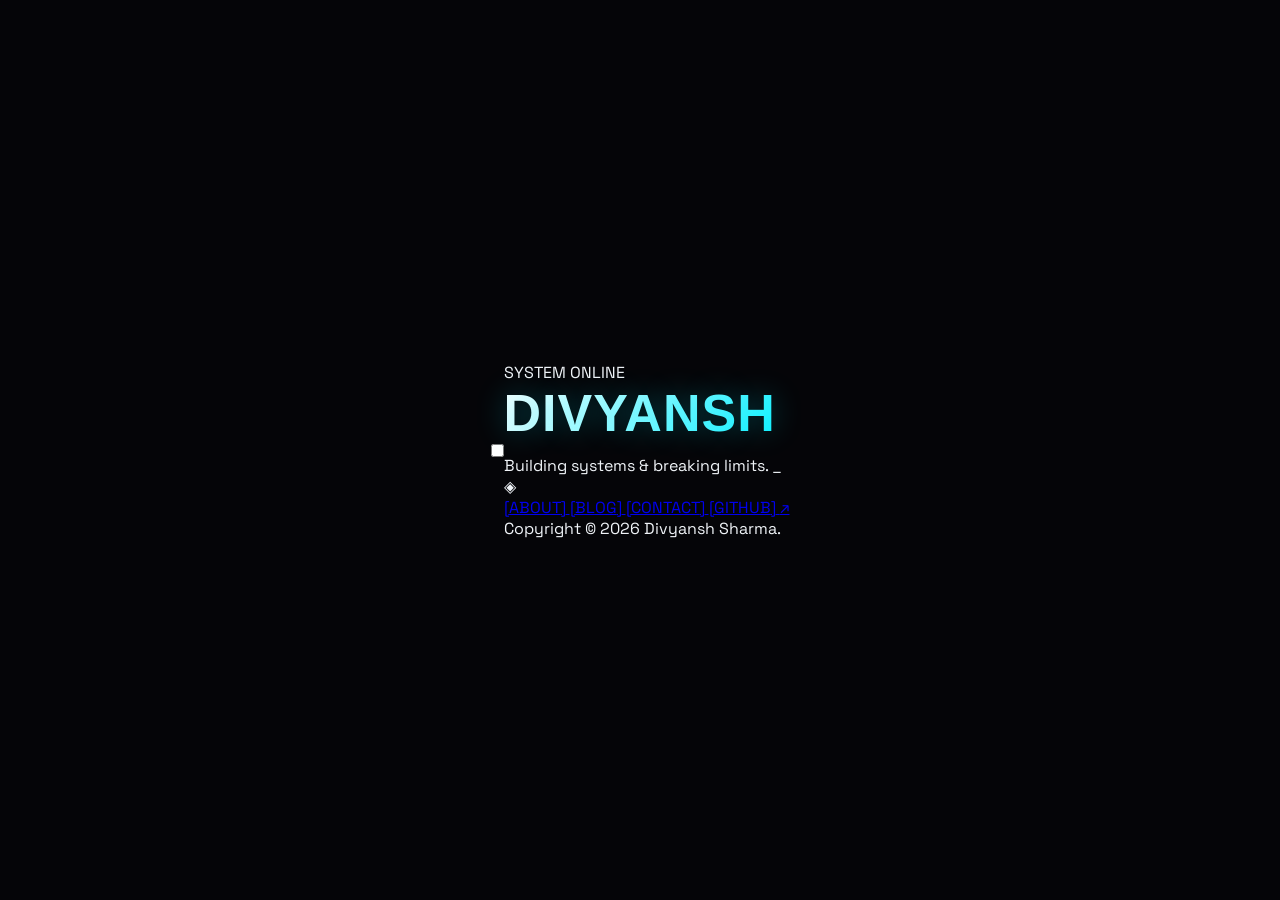
==== index.html @ f9da07c1 "fixed about reference" ====
<!DOCTYPE html>
<html lang="en">
<head>
    <meta charset="UTF-8">
    <meta name="viewport" content="width=device-width, initial-scale=1.0">
    <title>Divyansh — Systems Online</title>
    <link rel="preconnect" href="https://fonts.googleapis.com">
    <link rel="preconnect" href="https://fonts.gstatic.com" crossorigin>
    <link href="https://fonts.googleapis.com/css2?family=Space+Grotesk:wght@300;400;500;600;700&family=JetBrains+Mono:wght@300;400;500&display=swap" rel="stylesheet">
    <link rel="stylesheet" href="style.css">
</head>
<body>
    <input type="checkbox" id="theme-toggle" class="theme-toggle-input" aria-hidden="true">

    <div class="page-wrapper">
        <div class="scanlines"></div>
        <div class="grid-bg"></div>

        <label for="theme-toggle" class="theme-toggle" aria-label="Toggle theme"></label>

        <main class="container">
            <div class="hero">
                <div class="status-line">
                    <span class="status-dot"></span>
                    <span class="status-text">SYSTEM ONLINE</span>
                </div>

                <h1 class="glitch">
                    <span class="char">D</span><span class="char">I</span><span class="char">V</span><span class="char">Y</span><span class="char">A</span><span class="char">N</span><span class="char">S</span><span class="char">H</span>
                </h1>

                <p class="tagline">
                    <span class="typing">Building systems &amp; breaking limits.</span>
                    <span class="cursor">_</span>
                </p>

                <div class="divider">
                    <span class="divider-line"></span>
                    <span class="divider-hex">◈</span>
                    <span class="divider-line"></span>
                </div>

                <nav class="nav">
                    <a href="/about-me" class="nav-link">
                        <span class="nav-bracket">[</span>ABOUT<span class="nav-bracket">]</span>
                    </a>
                    <a href="/blog" class="nav-link">
                        <span class="nav-bracket">[</span>BLOG<span class="nav-bracket">]</span>
                    </a>
                    <a href="/contact" class="nav-link">
                        <span class="nav-bracket">[</span>CONTACT<span class="nav-bracket">]</span>
                    </a>
                    <a href="https://github.com/Divyansh031" target="_blank" rel="noopener" class="nav-link external">
                        <span class="nav-bracket">[</span>GITHUB<span class="nav-bracket">]</span>
                        <span class="external-indicator">↗</span>
                    </a>
                </nav>
            </div>
        </main>

        <footer class="footer">
            <div class="footer-line">
                <span>Copyright © 2026 Divyansh Sharma.</span>
            </div>
        </footer>
    </div>
</body>
</html>
---- style.css ----
:root {
    --bg-color: #050508;
    --card-bg: rgba(15, 15, 26, 0.65);
    --card-border: rgba(0, 240, 255, 0.2);
    --primary-cyan: #00f0ff;
    --primary-purple: #7000ff;
    --text-main: #f0f4f8;
    --text-muted: #8a8f9e;
    --font-heading: 'Orbitron', sans-serif;
    --font-body: 'Space Grotesk', sans-serif;
}

* {
    margin: 0;
    padding: 0;
    box-sizing: border-box;
}

body {
    /* Use dvh to prevent mobile browser address bar layout jumps */
    min-height: 100vh;
    min-height: 100dvh; 
    display: flex;
    align-items: center;
    justify-content: center;
    font-family: var(--font-body);
    background-color: var(--bg-color);
    color: var(--text-main);
    overflow-x: hidden; /* Prevents unwanted horizontal scrolling */
    position: relative;
    padding: 1.5rem; /* Prevents card from touching screen edges */
}

/* Ambient Glowing Background Orbs */
.glow-orb {
    position: absolute;
    border-radius: 50%;
    filter: blur(100px);
    opacity: 0.4;
    z-index: 0;
    animation: float 10s ease-in-out infinite alternate;
    pointer-events: none;
}

.orb-1 {
    width: min(50vw, 350px);
    height: min(50vw, 350px);
    background: var(--primary-cyan);
    top: 10%;
    left: 10%;
}

.orb-2 {
    width: min(60vw, 400px);
    height: min(60vw, 400px);
    background: var(--primary-purple);
    bottom: 10%;
    right: 10%;
    animation-delay: -5s;
}

/* Grid Overlay */
.background-grid {
    position: absolute;
    inset: 0;
    background-size: 30px 30px;
    background-image: 
        linear-gradient(to right, rgba(255, 255, 255, 0.03) 1px, transparent 1px),
        linear-gradient(to bottom, rgba(255, 255, 255, 0.03) 1px, transparent 1px);
    z-index: 1;
}

/* Glassmorphism Main Card */
main.card {
    position: relative;
    z-index: 2;
    text-align: center;
    padding: clamp(2rem, 5vw, 3.5rem) clamp(1.25rem, 4vw, 3rem);
    background: var(--card-bg);
    border: 1px solid var(--card-border);
    border-radius: 20px;
    backdrop-filter: blur(16px);
    -webkit-backdrop-filter: blur(16px);
    box-shadow: 0 20px 50px rgba(0, 0, 0, 0.5),
                0 0 30px rgba(0, 240, 255, 0.05);
    width: 100%;
    max-width: 480px;
}

/* Status Indicator */
.status-badge {
    display: inline-flex;
    align-items: center;
    gap: 8px;
    font-size: clamp(0.65rem, 2vw, 0.75rem);
    font-family: var(--font-heading);
    letter-spacing: 0.08em;
    color: var(--primary-cyan);
    background: rgba(0, 240, 255, 0.08);
    border: 1px solid rgba(0, 240, 255, 0.25);
    padding: 6px 12px;
    border-radius: 20px;
    margin-bottom: 1.5rem;
    max-width: 100%;
    white-space: nowrap;
}

.status-dot {
    width: 6px;
    height: 6px;
    background-color: var(--primary-cyan);
    border-radius: 50%;
    box-shadow: 0 0 8px var(--primary-cyan);
    animation: pulse 2s infinite;
    flex-shrink: 0;
}

/* Responsive Heading with Fluid Typography */
h1 {
    font-family: var(--font-heading);
    /* Fluid font-size scales automatically between mobile & desktop */
    font-size: clamp(2rem, 8vw, 3.25rem); 
    font-weight: 900;
    letter-spacing: 0.02em;
    text-transform: uppercase;
    word-break: break-word; /* Safety fallback for narrow screens */
    background: linear-gradient(135deg, #ffffff 0%, var(--primary-cyan) 100%);
    -webkit-background-clip: text;
    -webkit-text-fill-color: transparent;
    margin-bottom: 0.75rem;
    text-shadow: 0 0 30px rgba(0, 240, 255, 0.3);
}

p.subtitle {
    font-size: clamp(0.95rem, 3.5vw, 1.125rem);
    color: var(--text-muted);
    font-weight: 300;
    margin-bottom: 2rem;
    letter-spacing: 0.02em;
}

/* Glowing Interactive Button */
.cta-button {
    display: inline-flex;
    align-items: center;
    justify-content: center;
    gap: 10px;
    font-family: var(--font-heading);
    font-size: clamp(0.75rem, 2.5vw, 0.85rem);
    font-weight: 700;
    letter-spacing: 0.08em;
    text-transform: uppercase;
    color: #050508;
    background: var(--primary-cyan);
    padding: 12px 24px;
    border-radius: 12px;
    text-decoration: none;
    transition: all 0.3s cubic-bezier(0.16, 1, 0.3, 1);
    box-shadow: 0 0 20px rgba(0, 240, 255, 0.4);
    max-width: 100%;
}

.cta-button svg {
    transition: transform 0.3s ease;
    flex-shrink: 0;
}

.cta-button:hover {
    background: #ffffff;
    box-shadow: 0 0 30px rgba(255, 255, 255, 0.6);
    transform: translateY(-2px);
}

.cta-button:hover svg {
    transform: translateX(4px);
}

/* Mobile Specific Adjustments */
@media (max-width: 480px) {
    body {
        padding: 1rem;
    }
    
    .status-badge {
        font-size: 0.65rem;
        padding: 5px 10px;
    }

    .cta-button {
        width: 100%; /* Full width button on small mobile screens */
    }
}

/* Keyframe Animations */
@keyframes pulse {
    0%, 100% { opacity: 1; transform: scale(1); }
    50% { opacity: 0.3; transform: scale(0.8); }
}

@keyframes float {
    0% { transform: translate(0, 0); }
    100% { transform: translate(20px, 20px); }
}
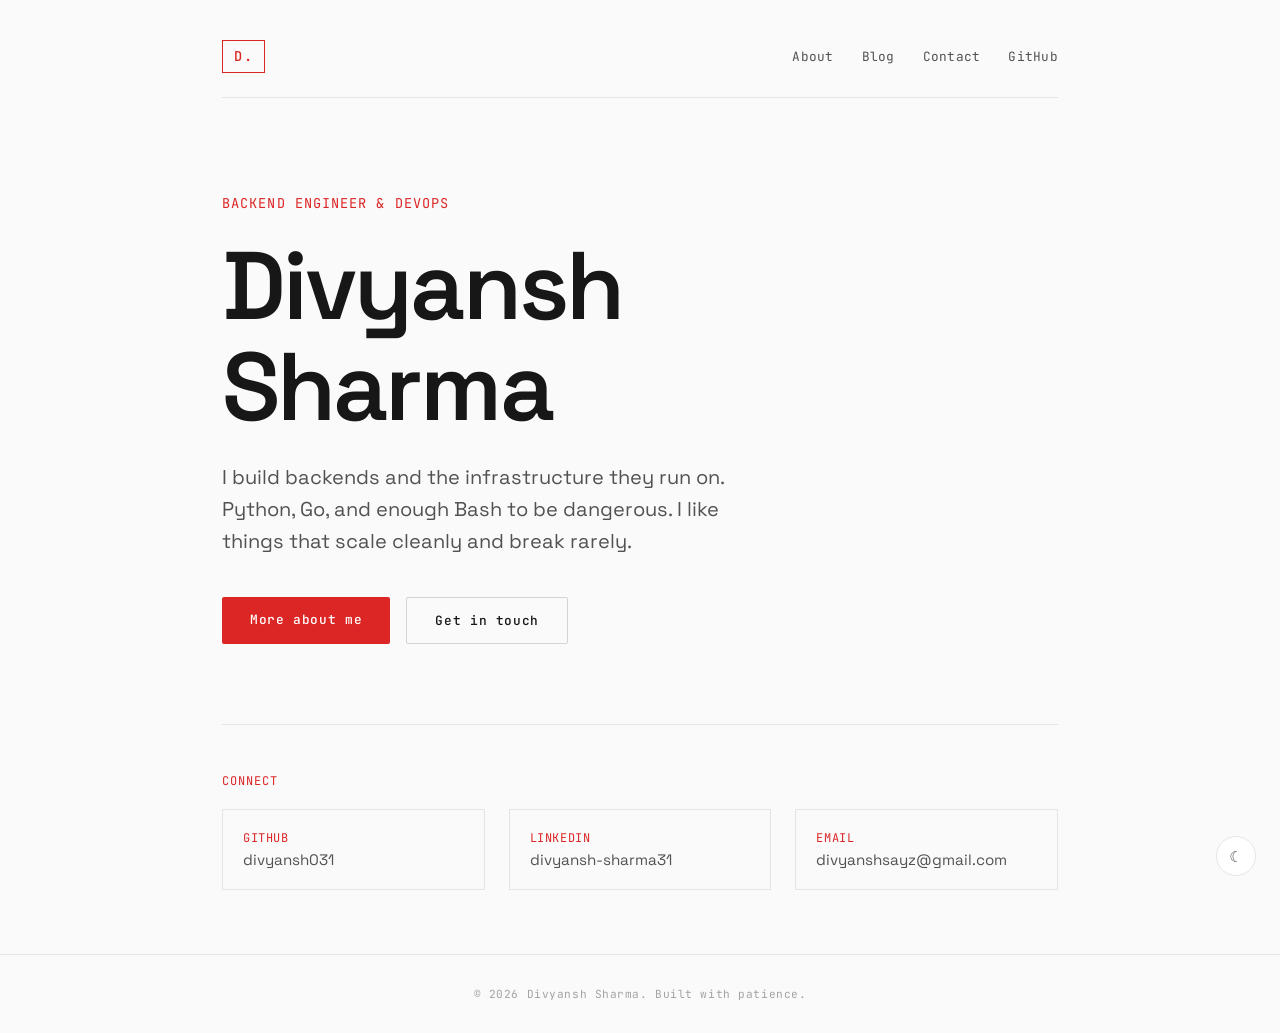
==== commit 3b73e82a: "design change" ====
--- a/index.html
+++ b/index.html
@@ -3,7 +3,7 @@
 <head>
     <meta charset="UTF-8">
     <meta name="viewport" content="width=device-width, initial-scale=1.0">
-    <title>Divyansh — Systems Online</title>
+    <title>Divyansh Sharma</title>
     <link rel="preconnect" href="https://fonts.googleapis.com">
     <link rel="preconnect" href="https://fonts.gstatic.com" crossorigin>
     <link href="https://fonts.googleapis.com/css2?family=Space+Grotesk:wght@300;400;500;600;700&family=JetBrains+Mono:wght@300;400;500&display=swap" rel="stylesheet">
@@ -13,55 +13,52 @@
     <input type="checkbox" id="theme-toggle" class="theme-toggle-input" aria-hidden="true">
 
     <div class="page-wrapper">
-        <div class="scanlines"></div>
-        <div class="grid-bg"></div>
-
         <label for="theme-toggle" class="theme-toggle" aria-label="Toggle theme"></label>
 
         <main class="container">
-            <div class="hero">
-                <div class="status-line">
-                    <span class="status-dot"></span>
-                    <span class="status-text">SYSTEM ONLINE</span>
+            <header class="site-header">
+                <span class="logo">D.</span>
+                <nav class="header-nav">
+                    <a href="/about/">About</a>
+                    <a href="/blog/">Blog</a>
+                    <a href="#connect">Contact</a>
+                    <a href="https://github.com/Divyansh031" target="_blank" rel="noopener">GitHub</a>
+                </nav>
+            </header>
+
+            <section class="hero">
+                <p class="hero-label">Backend Engineer & DevOps</p>
+                <h1 class="hero-name">Divyansh<br>Sharma</h1>
+                <p class="hero-desc">
+                    I build backends and the infrastructure they run on. Python, Go, and enough Bash to be dangerous. I like things that scale cleanly and break rarely.
+                </p>
+                <div class="hero-cta">
+                    <a href="/about/" class="btn-primary">More about me</a>
+                    <a href="mailto:your@email.com" class="btn-secondary">Get in touch</a>
                 </div>
+            </section>
 
-                <h1 class="glitch">
-                    <span class="char">D</span><span class="char">I</span><span class="char">V</span><span class="char">Y</span><span class="char">A</span><span class="char">N</span><span class="char">S</span><span class="char">H</span>
-                </h1>
-
-                <p class="tagline">
-                    <span class="typing">Building systems &amp; breaking limits.</span>
-                    <span class="cursor">_</span>
-                </p>
-
-                <div class="divider">
-                    <span class="divider-line"></span>
-                    <span class="divider-hex">◈</span>
-                    <span class="divider-line"></span>
+            <section class="connect" id="connect">
+                <span class="section-label">Connect</span>
+                <div class="connect-links">
+                    <a href="https://github.com/divyansh031" target="_blank" rel="noopener">
+                        <span class="connect-name">GitHub</span>
+                        <span class="connect-handle">divyansh031</span>
+                    </a>
+                    <a href="https://linkedin.com/in/divyansh-sharma31" target="_blank" rel="noopener">
+                        <span class="connect-name">LinkedIn</span>
+                        <span class="connect-handle">divyansh-sharma31</span>
+                    </a>
+                    <a href="mailto:divyanshsayz@gmail.com">
+                        <span class="connect-name">Email</span>
+                        <span class="connect-handle">divyanshsayz@gmail.com</span>
+                    </a>
                 </div>
-
-                <nav class="nav">
-                    <a href="/about-me" class="nav-link">
-                        <span class="nav-bracket">[</span>ABOUT<span class="nav-bracket">]</span>
-                    </a>
-                    <a href="/blog" class="nav-link">
-                        <span class="nav-bracket">[</span>BLOG<span class="nav-bracket">]</span>
-                    </a>
-                    <a href="/contact" class="nav-link">
-                        <span class="nav-bracket">[</span>CONTACT<span class="nav-bracket">]</span>
-                    </a>
-                    <a href="https://github.com/Divyansh031" target="_blank" rel="noopener" class="nav-link external">
-                        <span class="nav-bracket">[</span>GITHUB<span class="nav-bracket">]</span>
-                        <span class="external-indicator">↗</span>
-                    </a>
-                </nav>
-            </div>
+            </section>
         </main>
 
         <footer class="footer">
-            <div class="footer-line">
-                <span>Copyright © 2026 Divyansh Sharma.</span>
-            </div>
+            <p>© 2026 Divyansh Sharma. Built with patience.</p>
         </footer>
     </div>
 </body>
--- a/style.css
+++ b/style.css
@@ -1,203 +1,365 @@
-:root {
-    --bg-color: #050508;
-    --card-bg: rgba(15, 15, 26, 0.65);
-    --card-border: rgba(0, 240, 255, 0.2);
-    --primary-cyan: #00f0ff;
-    --primary-purple: #7000ff;
-    --text-main: #f0f4f8;
-    --text-muted: #8a8f9e;
-    --font-heading: 'Orbitron', sans-serif;
-    --font-body: 'Space Grotesk', sans-serif;
-}
-
-* {
+
+
+*, *::before, *::after {
     margin: 0;
     padding: 0;
     box-sizing: border-box;
 }
 
-body {
-    /* Use dvh to prevent mobile browser address bar layout jumps */
+.theme-toggle-input {
+    position: absolute;
+    width: 1px;
+    height: 1px;
+    padding: 0;
+    margin: -1px;
+    overflow: hidden;
+    clip: rect(0, 0, 0, 0);
+    white-space: nowrap;
+    border: 0;
+}
+
+.page-wrapper {
+    --bg: #0a0a0a;
+    --bg-elevated: #111111;
+    --text: #f5f5f5;
+    --text-muted: #a3a3a3;
+    --text-faint: #525252;
+    --accent: #facc15;
+    --accent-hover: #fde047;
+    --border: #262626;
+    --border-hover: #404040;
+    --btn-bg: #facc15;
+    --btn-text: #0a0a0a;
+    --btn-ghost-border: #525252;
+    --btn-ghost-text: #f5f5f5;
+    --toggle-icon: "☀";
+    --font-display: "Space Grotesk", system-ui, sans-serif;
+    --font-mono: "JetBrains Mono", monospace;
+
     min-height: 100vh;
-    min-height: 100dvh; 
+    min-height: 100dvh;
+    display: flex;
+    flex-direction: column;
+    background-color: var(--bg);
+    color: var(--text);
+    font-family: var(--font-display);
+    -webkit-font-smoothing: antialiased;
+    transition: background-color 0.3s ease, color 0.3s ease;
+}
+
+@media (prefers-color-scheme: light) {
+    .page-wrapper {
+        --bg: #fafafa;
+        --bg-elevated: #ffffff;
+        --text: #171717;
+        --text-muted: #525252;
+        --text-faint: #a3a3a3;
+        --accent: #dc2626;
+        --accent-hover: #b91c1c;
+        --border: #e5e5e5;
+        --border-hover: #d4d4d4;
+        --btn-bg: #dc2626;
+        --btn-text: #ffffff;
+        --btn-ghost-border: #d4d4d4;
+        --btn-ghost-text: #171717;
+        --toggle-icon: "☾";
+    }
+}
+
+.theme-toggle-input:checked ~ .page-wrapper {
+    --bg: #fafafa;
+    --bg-elevated: #ffffff;
+    --text: #171717;
+    --text-muted: #525252;
+    --text-faint: #a3a3a3;
+    --accent: #dc2626;
+    --accent-hover: #b91c1c;
+    --border: #e5e5e5;
+    --border-hover: #d4d4d4;
+    --btn-bg: #dc2626;
+    --btn-text: #ffffff;
+    --btn-ghost-border: #d4d4d4;
+    --btn-ghost-text: #171717;
+    --toggle-icon: "☾";
+}
+
+/* ─── THEME TOGGLE ─── */
+.theme-toggle {
+    position: fixed;
+    bottom: 1.5rem;
+    right: 1.5rem;
+    z-index: 200;
+    width: 40px;
+    height: 40px;
+    border-radius: 50%;
+    border: 1px solid var(--border);
+    background: var(--bg-elevated);
+    cursor: pointer;
     display: flex;
     align-items: center;
     justify-content: center;
-    font-family: var(--font-body);
-    background-color: var(--bg-color);
-    color: var(--text-main);
-    overflow-x: hidden; /* Prevents unwanted horizontal scrolling */
-    position: relative;
-    padding: 1.5rem; /* Prevents card from touching screen edges */
-}
-
-/* Ambient Glowing Background Orbs */
-.glow-orb {
-    position: absolute;
-    border-radius: 50%;
-    filter: blur(100px);
-    opacity: 0.4;
-    z-index: 0;
-    animation: float 10s ease-in-out infinite alternate;
-    pointer-events: none;
-}
-
-.orb-1 {
-    width: min(50vw, 350px);
-    height: min(50vw, 350px);
-    background: var(--primary-cyan);
-    top: 10%;
-    left: 10%;
-}
-
-.orb-2 {
-    width: min(60vw, 400px);
-    height: min(60vw, 400px);
-    background: var(--primary-purple);
-    bottom: 10%;
-    right: 10%;
-    animation-delay: -5s;
-}
-
-/* Grid Overlay */
-.background-grid {
-    position: absolute;
-    inset: 0;
-    background-size: 30px 30px;
-    background-image: 
-        linear-gradient(to right, rgba(255, 255, 255, 0.03) 1px, transparent 1px),
-        linear-gradient(to bottom, rgba(255, 255, 255, 0.03) 1px, transparent 1px);
-    z-index: 1;
-}
-
-/* Glassmorphism Main Card */
-main.card {
-    position: relative;
-    z-index: 2;
-    text-align: center;
-    padding: clamp(2rem, 5vw, 3.5rem) clamp(1.25rem, 4vw, 3rem);
-    background: var(--card-bg);
-    border: 1px solid var(--card-border);
-    border-radius: 20px;
-    backdrop-filter: blur(16px);
-    -webkit-backdrop-filter: blur(16px);
-    box-shadow: 0 20px 50px rgba(0, 0, 0, 0.5),
-                0 0 30px rgba(0, 240, 255, 0.05);
+    transition: all 0.25s ease;
+    color: var(--text-muted);
+    font-size: 0.95rem;
+}
+
+.theme-toggle::before {
+    content: var(--toggle-icon);
+}
+
+.theme-toggle:hover {
+    border-color: var(--accent);
+    color: var(--accent);
+    transform: scale(1.05);
+}
+
+/* ─── CONTAINER ─── */
+.container {
+    flex: 1;
+    max-width: 900px;
     width: 100%;
-    max-width: 480px;
-}
-
-/* Status Indicator */
-.status-badge {
-    display: inline-flex;
+    margin: 0 auto;
+    padding: 2.5rem 2rem 4rem;
+    display: flex;
+    flex-direction: column;
+}
+
+/* ─── HEADER ─── */
+.site-header {
+    display: flex;
     align-items: center;
-    gap: 8px;
-    font-size: clamp(0.65rem, 2vw, 0.75rem);
-    font-family: var(--font-heading);
-    letter-spacing: 0.08em;
-    color: var(--primary-cyan);
-    background: rgba(0, 240, 255, 0.08);
-    border: 1px solid rgba(0, 240, 255, 0.25);
-    padding: 6px 12px;
-    border-radius: 20px;
-    margin-bottom: 1.5rem;
-    max-width: 100%;
-    white-space: nowrap;
-}
-
-.status-dot {
-    width: 6px;
-    height: 6px;
-    background-color: var(--primary-cyan);
-    border-radius: 50%;
-    box-shadow: 0 0 8px var(--primary-cyan);
-    animation: pulse 2s infinite;
-    flex-shrink: 0;
-}
-
-/* Responsive Heading with Fluid Typography */
-h1 {
-    font-family: var(--font-heading);
-    /* Fluid font-size scales automatically between mobile & desktop */
-    font-size: clamp(2rem, 8vw, 3.25rem); 
-    font-weight: 900;
+    justify-content: space-between;
+    margin-bottom: 6rem;
+    padding-bottom: 1.5rem;
+    border-bottom: 1px solid var(--border);
+}
+
+.logo {
+    font-family: var(--font-mono);
+    font-size: 0.85rem;
+    font-weight: 500;
+    letter-spacing: 0.1em;
+    color: var(--accent);
+    border: 1px solid var(--accent);
+    padding: 0.4rem 0.7rem;
+    transition: all 0.25s ease;
+}
+
+.logo:hover {
+    background: var(--accent);
+    color: var(--btn-text);
+}
+
+.header-nav {
+    display: flex;
+    gap: 1.75rem;
+}
+
+.header-nav a {
+    font-family: var(--font-mono);
+    font-size: 0.8rem;
     letter-spacing: 0.02em;
-    text-transform: uppercase;
-    word-break: break-word; /* Safety fallback for narrow screens */
-    background: linear-gradient(135deg, #ffffff 0%, var(--primary-cyan) 100%);
-    -webkit-background-clip: text;
-    -webkit-text-fill-color: transparent;
-    margin-bottom: 0.75rem;
-    text-shadow: 0 0 30px rgba(0, 240, 255, 0.3);
-}
-
-p.subtitle {
-    font-size: clamp(0.95rem, 3.5vw, 1.125rem);
     color: var(--text-muted);
-    font-weight: 300;
-    margin-bottom: 2rem;
-    letter-spacing: 0.02em;
-}
-
-/* Glowing Interactive Button */
-.cta-button {
-    display: inline-flex;
-    align-items: center;
-    justify-content: center;
-    gap: 10px;
-    font-family: var(--font-heading);
-    font-size: clamp(0.75rem, 2.5vw, 0.85rem);
-    font-weight: 700;
+    text-decoration: none;
+    transition: color 0.25s ease;
+}
+
+.header-nav a:hover {
+    color: var(--accent);
+}
+
+/* ─── HERO ─── */
+.hero {
+    margin-bottom: 5rem;
+}
+
+.hero-label {
+    font-family: var(--font-mono);
+    font-size: clamp(0.7rem, 1.5vw, 0.85rem);
+    color: var(--accent);
     letter-spacing: 0.08em;
     text-transform: uppercase;
-    color: #050508;
-    background: var(--primary-cyan);
-    padding: 12px 24px;
-    border-radius: 12px;
+    margin-bottom: 1.5rem;
+}
+
+.hero-name {
+    font-size: clamp(3rem, 9vw, 6rem);
+    font-weight: 600;
+    line-height: 1.05;
+    letter-spacing: -0.03em;
+    margin-bottom: 1.5rem;
+    color: var(--text);
+}
+
+.hero-desc {
+    font-size: clamp(1rem, 2vw, 1.25rem);
+    line-height: 1.6;
+    color: var(--text-muted);
+    max-width: 520px;
+    margin-bottom: 2.5rem;
+}
+
+.hero-cta {
+    display: flex;
+    gap: 1rem;
+    flex-wrap: wrap;
+}
+
+.btn-primary {
+    font-family: var(--font-mono);
+    font-size: 0.8rem;
+    font-weight: 500;
+    letter-spacing: 0.05em;
+    padding: 0.85rem 1.75rem;
+    background: var(--btn-bg);
+    color: var(--btn-text);
     text-decoration: none;
-    transition: all 0.3s cubic-bezier(0.16, 1, 0.3, 1);
-    box-shadow: 0 0 20px rgba(0, 240, 255, 0.4);
-    max-width: 100%;
-}
-
-.cta-button svg {
-    transition: transform 0.3s ease;
-    flex-shrink: 0;
-}
-
-.cta-button:hover {
-    background: #ffffff;
-    box-shadow: 0 0 30px rgba(255, 255, 255, 0.6);
+    border-radius: 2px;
+    transition: all 0.25s ease;
+}
+
+.btn-primary:hover {
+    opacity: 0.9;
     transform: translateY(-2px);
-}
-
-.cta-button:hover svg {
-    transform: translateX(4px);
-}
-
-/* Mobile Specific Adjustments */
-@media (max-width: 480px) {
-    body {
+    box-shadow: 0 4px 20px rgba(250, 204, 21, 0.15);
+}
+
+.theme-toggle-input:checked ~ .page-wrapper .btn-primary:hover {
+    box-shadow: 0 4px 20px rgba(220, 38, 38, 0.15);
+}
+
+.btn-secondary {
+    font-family: var(--font-mono);
+    font-size: 0.8rem;
+    font-weight: 500;
+    letter-spacing: 0.05em;
+    padding: 0.85rem 1.75rem;
+    background: transparent;
+    color: var(--btn-ghost-text);
+    text-decoration: none;
+    border: 1px solid var(--btn-ghost-border);
+    border-radius: 2px;
+    transition: all 0.25s ease;
+}
+
+.btn-secondary:hover {
+    border-color: var(--accent);
+    color: var(--accent);
+    transform: translateY(-2px);
+}
+
+/* ─── CONNECT ─── */
+.connect {
+    padding-top: 3rem;
+    border-top: 1px solid var(--border);
+}
+
+.section-label {
+    font-family: var(--font-mono);
+    font-size: 0.75rem;
+    color: var(--accent);
+    letter-spacing: 0.08em;
+    text-transform: uppercase;
+    display: block;
+    margin-bottom: 1.25rem;
+}
+
+.connect-links {
+    display: grid;
+    grid-template-columns: repeat(3, 1fr);
+    gap: 1.5rem;
+}
+
+.connect-links a {
+    display: flex;
+    flex-direction: column;
+    gap: 0.3rem;
+    padding: 1.25rem;
+    border: 1px solid var(--border);
+    text-decoration: none;
+    transition: all 0.25s ease;
+}
+
+.connect-links a:hover {
+    border-color: var(--accent);
+    transform: translateY(-2px);
+}
+
+.connect-name {
+    font-family: var(--font-mono);
+    font-size: 0.75rem;
+    color: var(--accent);
+    letter-spacing: 0.05em;
+    text-transform: uppercase;
+}
+
+.connect-handle {
+    font-size: 0.95rem;
+    color: var(--text-muted);
+    transition: color 0.25s ease;
+}
+
+.connect-links a:hover .connect-handle {
+    color: var(--text);
+}
+
+/* ─── FOOTER ─── */
+.footer {
+    text-align: center;
+    padding: 2rem;
+    border-top: 1px solid var(--border);
+}
+
+.footer p {
+    font-family: var(--font-mono);
+    font-size: 0.7rem;
+    color: var(--text-faint);
+    letter-spacing: 0.05em;
+}
+
+/* ─── RESPONSIVE ─── */
+@media (max-width: 640px) {
+    .container {
+        padding: 1.5rem 1.25rem 3rem;
+    }
+
+    .site-header {
+        margin-bottom: 4rem;
+        padding-bottom: 1rem;
+    }
+
+    .header-nav {
+        gap: 1rem;
+    }
+
+    .header-nav a {
+        font-size: 0.75rem;
+    }
+
+    .hero {
+        margin-bottom: 3.5rem;
+    }
+
+    .connect-links {
+        grid-template-columns: 1fr;
+        gap: 0.75rem;
+    }
+
+    .connect-links a {
         padding: 1rem;
-    }
-    
-    .status-badge {
-        font-size: 0.65rem;
-        padding: 5px 10px;
-    }
-
-    .cta-button {
-        width: 100%; /* Full width button on small mobile screens */
-    }
-}
-
-/* Keyframe Animations */
-@keyframes pulse {
-    0%, 100% { opacity: 1; transform: scale(1); }
-    50% { opacity: 0.3; transform: scale(0.8); }
-}
-
-@keyframes float {
-    0% { transform: translate(0, 0); }
-    100% { transform: translate(20px, 20px); }
+        flex-direction: row;
+        align-items: center;
+        justify-content: space-between;
+    }
+
+    .theme-toggle {
+        bottom: 1rem;
+        right: 1rem;
+        width: 36px;
+        height: 36px;
+    }
+}
+
+html {
+    scroll-behavior: smooth;
 }
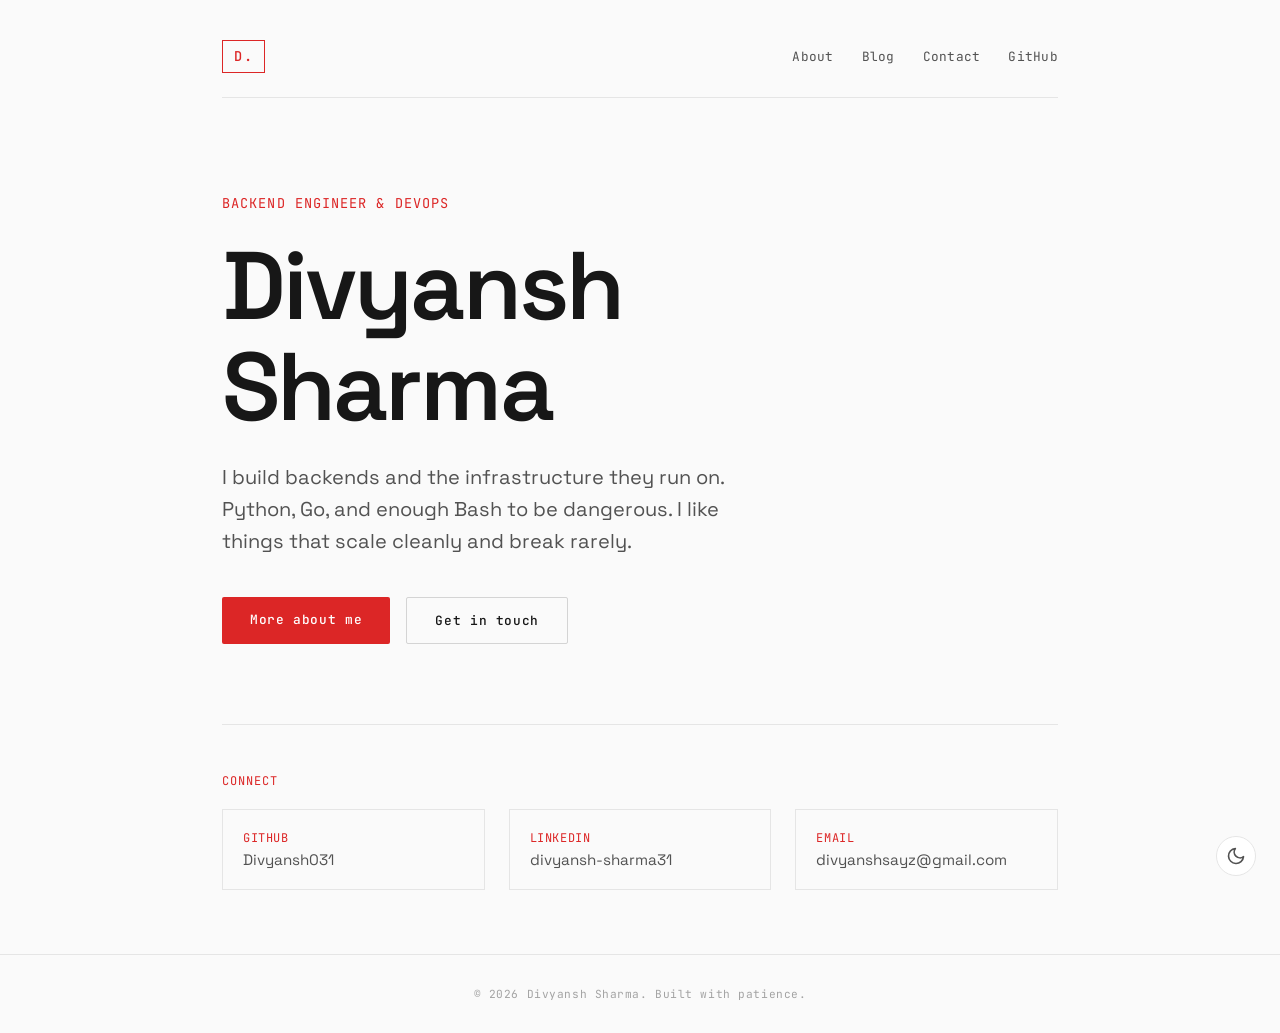
==== commit fb2e822f: "fixed theme" ====
--- a/index.html
+++ b/index.html
@@ -8,21 +8,31 @@
     <link rel="preconnect" href="https://fonts.gstatic.com" crossorigin>
     <link href="https://fonts.googleapis.com/css2?family=Space+Grotesk:wght@300;400;500;600;700&family=JetBrains+Mono:wght@300;400;500&display=swap" rel="stylesheet">
     <link rel="stylesheet" href="style.css">
+    <script>
+    (function() {
+        const h = document.documentElement;
+        const s = localStorage.getItem('theme');
+        const d = window.matchMedia('(prefers-color-scheme: dark)').matches;
+        function apply(t) { h.setAttribute('data-theme', t); localStorage.setItem('theme', t); }
+        s ? apply(s) : d ? apply('dark') : apply('light');
+    })();
+    </script>
 </head>
 <body>
-    <input type="checkbox" id="theme-toggle" class="theme-toggle-input" aria-hidden="true">
-
     <div class="page-wrapper">
-        <label for="theme-toggle" class="theme-toggle" aria-label="Toggle theme"></label>
+        <button class="theme-toggle" aria-label="Toggle theme">
+            <svg class="theme-icon-sun" xmlns="http://www.w3.org/2000/svg" width="20" height="20" viewBox="0 0 24 24" fill="none" stroke="currentColor" stroke-width="2" stroke-linecap="round" stroke-linejoin="round"><circle cx="12" cy="12" r="5"></circle><line x1="12" y1="1" x2="12" y2="3"></line><line x1="12" y1="21" x2="12" y2="23"></line><line x1="4.22" y1="4.22" x2="5.64" y2="5.64"></line><line x1="18.36" y1="18.36" x2="19.78" y2="19.78"></line><line x1="1" y1="12" x2="3" y2="12"></line><line x1="21" y1="12" x2="23" y2="12"></line><line x1="4.22" y1="19.78" x2="5.64" y2="18.36"></line><line x1="18.36" y1="5.64" x2="19.78" y2="4.22"></line></svg>
+            <svg class="theme-icon-moon" xmlns="http://www.w3.org/2000/svg" width="20" height="20" viewBox="0 0 24 24" fill="none" stroke="currentColor" stroke-width="2" stroke-linecap="round" stroke-linejoin="round"><path d="M21 12.79A9 9 0 1 1 11.21 3 7 7 0 0 0 21 12.79z"></path></svg>
+        </button>
 
         <main class="container">
             <header class="site-header">
                 <span class="logo">D.</span>
                 <nav class="header-nav">
-                    <a href="/about/">About</a>
+                    <a href="/about-me/">About</a>
                     <a href="/blog/">Blog</a>
                     <a href="#connect">Contact</a>
-                    <a href="https://github.com/Divyansh031" target="_blank" rel="noopener">GitHub</a>
+                    <a href="https://github.com/divyansh031" target="_blank" rel="noopener">GitHub</a>
                 </nav>
             </header>
 
@@ -33,17 +43,17 @@
                     I build backends and the infrastructure they run on. Python, Go, and enough Bash to be dangerous. I like things that scale cleanly and break rarely.
                 </p>
                 <div class="hero-cta">
-                    <a href="/about/" class="btn-primary">More about me</a>
-                    <a href="mailto:your@email.com" class="btn-secondary">Get in touch</a>
+                    <a href="/about-me/" class="btn-primary">More about me</a>
+                    <a href="mailto:divyanshsayz@gmail.com" class="btn-secondary">Get in touch</a>
                 </div>
             </section>
 
             <section class="connect" id="connect">
                 <span class="section-label">Connect</span>
                 <div class="connect-links">
-                    <a href="https://github.com/divyansh031" target="_blank" rel="noopener">
+                    <a href="https://github.com/Divyansh031" target="_blank" rel="noopener">
                         <span class="connect-name">GitHub</span>
-                        <span class="connect-handle">divyansh031</span>
+                        <span class="connect-handle">Divyansh031</span>
                     </a>
                     <a href="https://linkedin.com/in/divyansh-sharma31" target="_blank" rel="noopener">
                         <span class="connect-name">LinkedIn</span>
@@ -61,5 +71,17 @@
             <p>© 2026 Divyansh Sharma. Built with patience.</p>
         </footer>
     </div>
+
+    <script>
+    (function() {
+        const h = document.documentElement;
+        const b = document.querySelector('.theme-toggle');
+        b.addEventListener('click', () => {
+            const t = h.getAttribute('data-theme') === 'dark' ? 'light' : 'dark';
+            h.setAttribute('data-theme', t);
+            localStorage.setItem('theme', t);
+        });
+    })();
+    </script>
 </body>
 </html>
--- a/style.css
+++ b/style.css
@@ -1,21 +1,11 @@
-
-
 *, *::before, *::after {
     margin: 0;
     padding: 0;
     box-sizing: border-box;
 }
 
-.theme-toggle-input {
-    position: absolute;
-    width: 1px;
-    height: 1px;
-    padding: 0;
-    margin: -1px;
-    overflow: hidden;
-    clip: rect(0, 0, 0, 0);
-    white-space: nowrap;
-    border: 0;
+html {
+    scroll-behavior: smooth;
 }
 
 .page-wrapper {
@@ -32,7 +22,6 @@
     --btn-text: #0a0a0a;
     --btn-ghost-border: #525252;
     --btn-ghost-text: #f5f5f5;
-    --toggle-icon: "☀";
     --font-display: "Space Grotesk", system-ui, sans-serif;
     --font-mono: "JetBrains Mono", monospace;
 
@@ -62,11 +51,10 @@
         --btn-text: #ffffff;
         --btn-ghost-border: #d4d4d4;
         --btn-ghost-text: #171717;
-        --toggle-icon: "☾";
-    }
-}
-
-.theme-toggle-input:checked ~ .page-wrapper {
+    }
+}
+
+html[data-theme="light"] .page-wrapper {
     --bg: #fafafa;
     --bg-elevated: #ffffff;
     --text: #171717;
@@ -80,7 +68,6 @@
     --btn-text: #ffffff;
     --btn-ghost-border: #d4d4d4;
     --btn-ghost-text: #171717;
-    --toggle-icon: "☾";
 }
 
 /* ─── THEME TOGGLE ─── */
@@ -103,14 +90,28 @@
     font-size: 0.95rem;
 }
 
-.theme-toggle::before {
-    content: var(--toggle-icon);
-}
-
 .theme-toggle:hover {
     border-color: var(--accent);
     color: var(--accent);
     transform: scale(1.05);
+}
+
+.theme-toggle svg {
+    position: absolute;
+    transition: opacity 0.25s ease, transform 0.25s ease;
+    pointer-events: none;
+}
+
+html[data-theme="dark"] .theme-icon-moon,
+html[data-theme="light"] .theme-icon-sun {
+    opacity: 0;
+    transform: scale(0.8);
+}
+
+html[data-theme="dark"] .theme-icon-sun,
+html[data-theme="light"] .theme-icon-moon {
+    opacity: 1;
+    transform: scale(1);
 }
 
 /* ─── CONTAINER ─── */
@@ -224,7 +225,7 @@
     box-shadow: 0 4px 20px rgba(250, 204, 21, 0.15);
 }
 
-.theme-toggle-input:checked ~ .page-wrapper .btn-primary:hover {
+html[data-theme="light"] .page-wrapper .btn-primary:hover {
     box-shadow: 0 4px 20px rgba(220, 38, 38, 0.15);
 }
 
@@ -358,8 +359,4 @@
         width: 36px;
         height: 36px;
     }
-}
-
-html {
-    scroll-behavior: smooth;
 }
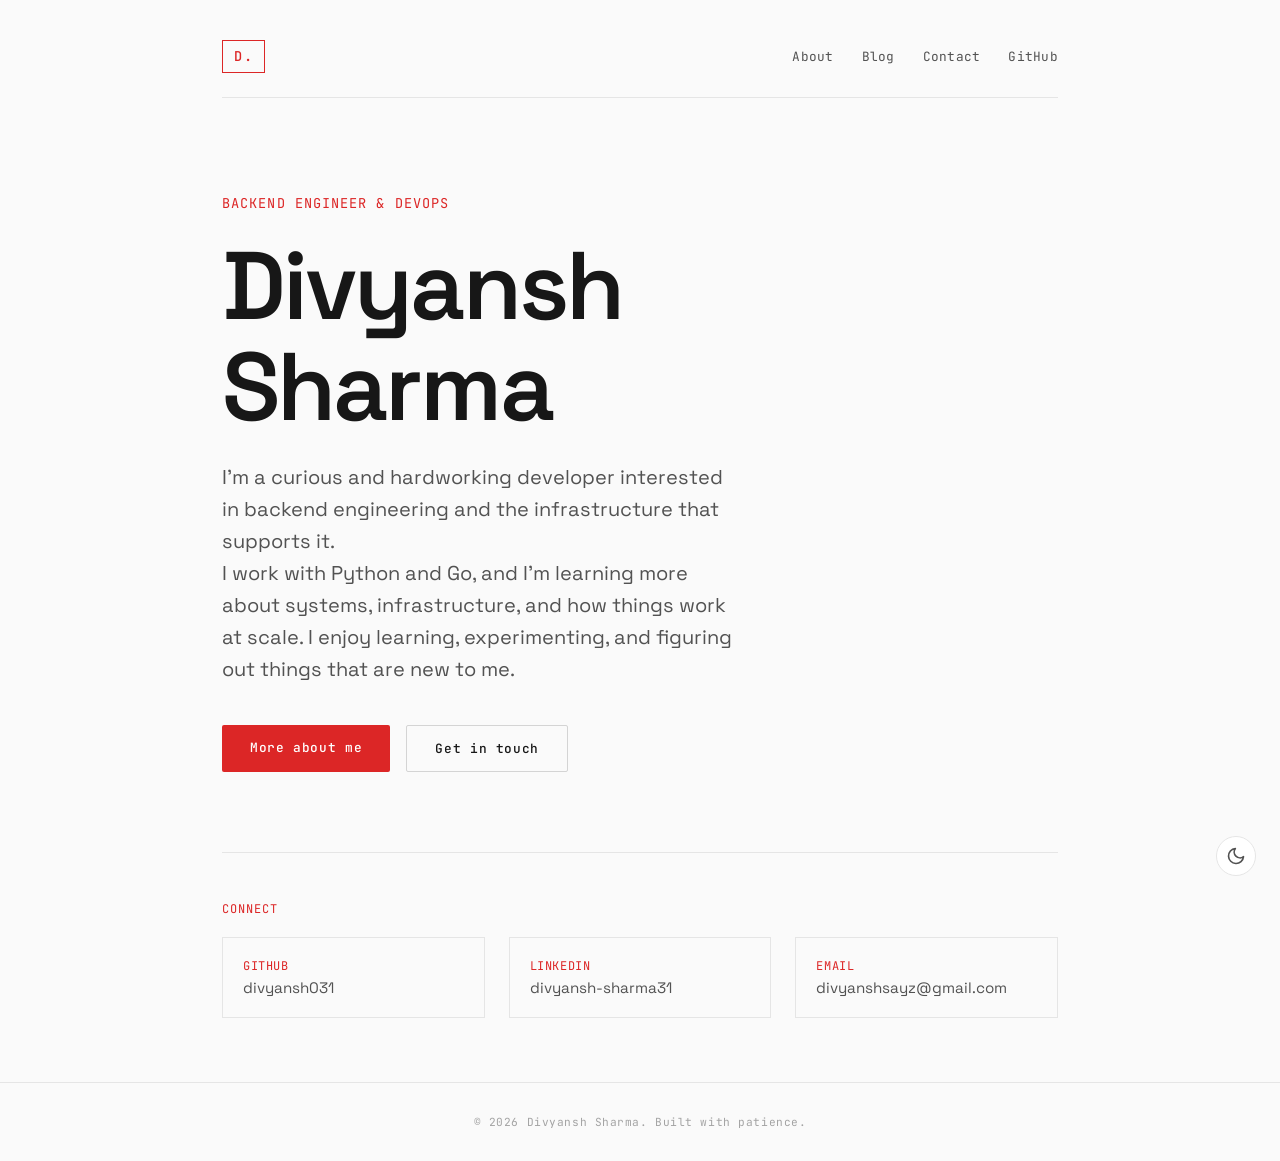
==== commit 778bd182: "changed intro" ====
--- a/index.html
+++ b/index.html
@@ -40,7 +40,10 @@
                 <p class="hero-label">Backend Engineer & DevOps</p>
                 <h1 class="hero-name">Divyansh<br>Sharma</h1>
                 <p class="hero-desc">
-                    I build backends and the infrastructure they run on. Python, Go, and enough Bash to be dangerous. I like things that scale cleanly and break rarely.
+                    I'm a curious and hardworking developer interested in backend engineering and the infrastructure that supports it.<br>
+
+                    I work with Python and Go, and I'm learning more about systems, infrastructure, and how things work at scale. I enjoy learning, experimenting, and figuring out things that are new to me.
+
                 </p>
                 <div class="hero-cta">
                     <a href="/about-me/" class="btn-primary">More about me</a>
@@ -51,9 +54,9 @@
             <section class="connect" id="connect">
                 <span class="section-label">Connect</span>
                 <div class="connect-links">
-                    <a href="https://github.com/Divyansh031" target="_blank" rel="noopener">
+                    <a href="https://github.com/divyansh031" target="_blank" rel="noopener">
                         <span class="connect-name">GitHub</span>
-                        <span class="connect-handle">Divyansh031</span>
+                        <span class="connect-handle">divyansh031</span>
                     </a>
                     <a href="https://linkedin.com/in/divyansh-sharma31" target="_blank" rel="noopener">
                         <span class="connect-name">LinkedIn</span>
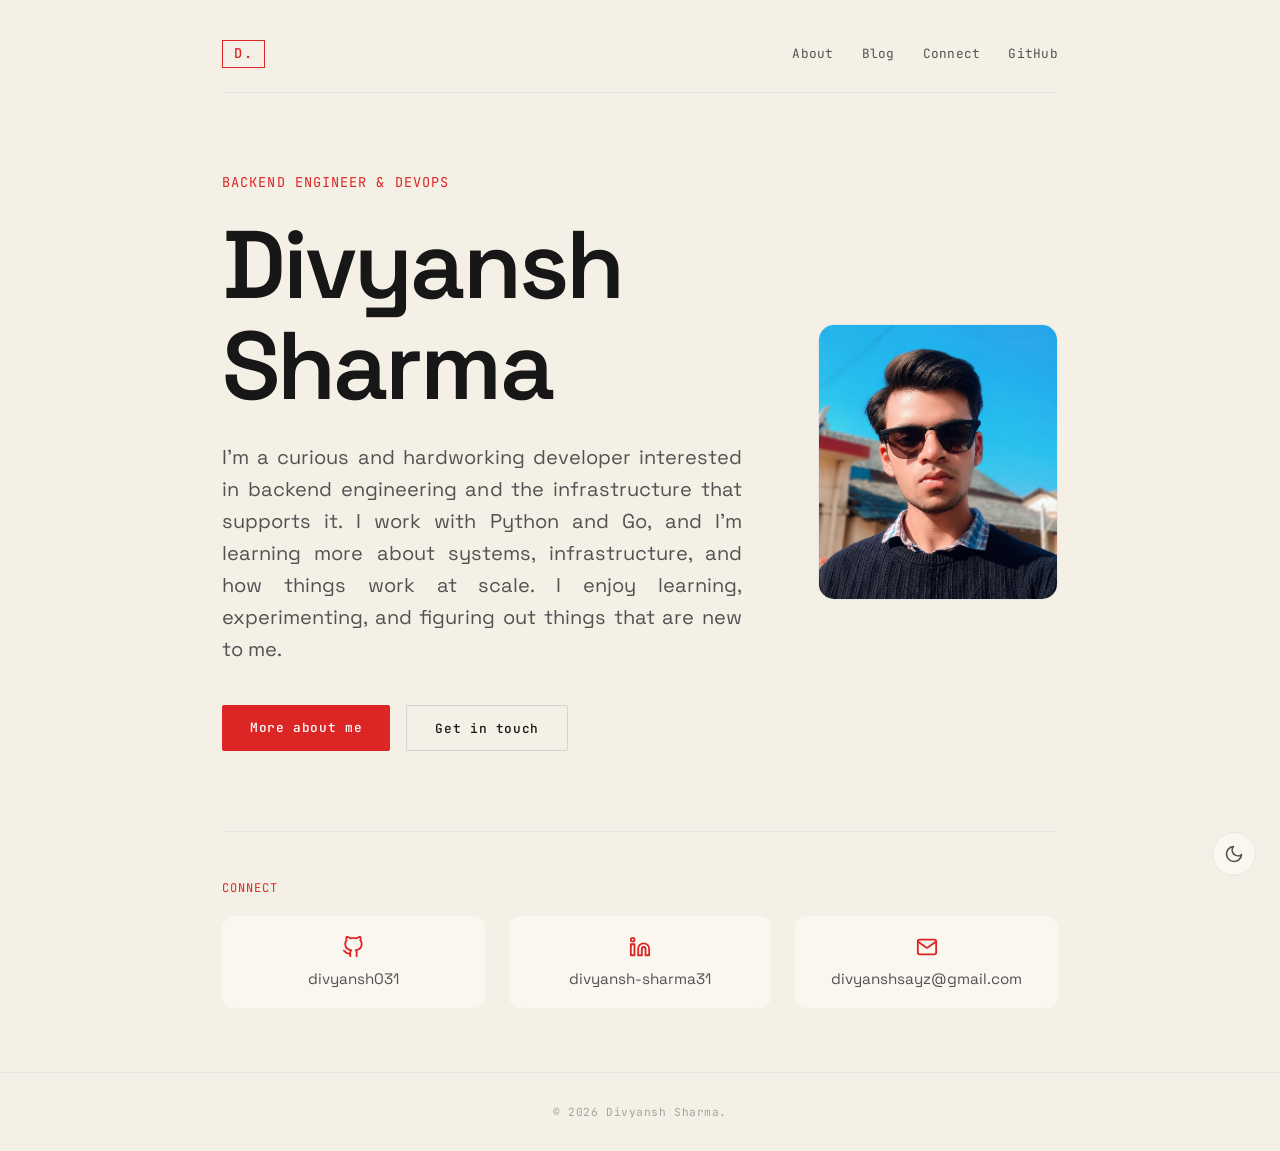
==== commit d344a91f: "added photo and changed light theme" ====
--- a/index.html
+++ b/index.html
@@ -4,6 +4,7 @@
     <meta charset="UTF-8">
     <meta name="viewport" content="width=device-width, initial-scale=1.0">
     <title>Divyansh Sharma</title>
+    <link rel="icon" type="image/png" href="favicon.png">
     <link rel="preconnect" href="https://fonts.googleapis.com">
     <link rel="preconnect" href="https://fonts.gstatic.com" crossorigin>
     <link href="https://fonts.googleapis.com/css2?family=Space+Grotesk:wght@300;400;500;600;700&family=JetBrains+Mono:wght@300;400;500&display=swap" rel="stylesheet">
@@ -27,27 +28,33 @@
 
         <main class="container">
             <header class="site-header">
-                <span class="logo">D.</span>
+                <a href="/" class="logo-link">
+                    <span class="logo">D.</span>
+                </a>
                 <nav class="header-nav">
                     <a href="/about-me/">About</a>
                     <a href="/blog/">Blog</a>
-                    <a href="#connect">Contact</a>
+                    <a href="#connect">Connect</a>
                     <a href="https://github.com/divyansh031" target="_blank" rel="noopener">GitHub</a>
                 </nav>
             </header>
 
             <section class="hero">
-                <p class="hero-label">Backend Engineer & DevOps</p>
-                <h1 class="hero-name">Divyansh<br>Sharma</h1>
-                <p class="hero-desc">
-                    I'm a curious and hardworking developer interested in backend engineering and the infrastructure that supports it.<br>
-
-                    I work with Python and Go, and I'm learning more about systems, infrastructure, and how things work at scale. I enjoy learning, experimenting, and figuring out things that are new to me.
-
-                </p>
-                <div class="hero-cta">
-                    <a href="/about-me/" class="btn-primary">More about me</a>
-                    <a href="mailto:divyanshsayz@gmail.com" class="btn-secondary">Get in touch</a>
+                <div class="hero-main">
+                    <p class="hero-label">Backend Engineer & DevOps</p>
+                    <h1 class="hero-name">Divyansh<br>Sharma</h1>
+                    <p class="hero-desc">
+                        I'm a curious and hardworking developer interested in backend engineering and the infrastructure that supports it. I work with Python and Go, and I'm learning more about systems, infrastructure, and how things work at scale. I enjoy learning, experimenting, and figuring out things that are new to me.
+                    </p>
+                    <div class="hero-cta">
+                        <a href="/about-me/" class="btn-primary">More about me</a>
+                        <a href="mailto:divyanshsayz@gmail.com" class="btn-secondary">Get in touch</a>
+                    </div>
+                </div>
+                <div class="photo-card">
+                    <div class="photo-frame">
+                        <img src="photo.webp" alt="Divyansh Sharma">
+                    </div>
                 </div>
             </section>
 
@@ -55,15 +62,15 @@
                 <span class="section-label">Connect</span>
                 <div class="connect-links">
                     <a href="https://github.com/divyansh031" target="_blank" rel="noopener">
-                        <span class="connect-name">GitHub</span>
+                        <svg class="connect-icon" xmlns="http://www.w3.org/2000/svg" width="22" height="22" viewBox="0 0 24 24" fill="none" stroke="currentColor" stroke-width="2" stroke-linecap="round" stroke-linejoin="round"><path d="M9 19c-5 1.5-5-2.5-7-3m14 6v-3.87a3.37 3.37 0 0 0-.94-2.61c3.14-.35 6.44-1.54 6.44-7A5.44 5.44 0 0 0 20 4.77 5.07 5.07 0 0 0 19.91 1S18.73.65 16 2.48a13.38 13.38 0 0 0-7 0C6.27.65 5.09 1 5.09 1A5.07 5.07 0 0 0 5 4.77a5.44 5.44 0 0 0-1.5 3.78c0 5.42 3.3 6.61 6.44 7A3.37 3.37 0 0 0 9 18.13V22"></path></svg>
                         <span class="connect-handle">divyansh031</span>
                     </a>
                     <a href="https://linkedin.com/in/divyansh-sharma31" target="_blank" rel="noopener">
-                        <span class="connect-name">LinkedIn</span>
+                        <svg class="connect-icon" xmlns="http://www.w3.org/2000/svg" width="22" height="22" viewBox="0 0 24 24" fill="none" stroke="currentColor" stroke-width="2" stroke-linecap="round" stroke-linejoin="round"><path d="M16 8a6 6 0 0 1 6 6v7h-4v-7a2 2 0 0 0-2-2 2 2 0 0 0-2 2v7h-4v-7a6 6 0 0 1 6-6z"></path><rect x="2" y="9" width="4" height="12"></rect><circle cx="4" cy="4" r="2"></circle></svg>
                         <span class="connect-handle">divyansh-sharma31</span>
                     </a>
                     <a href="mailto:divyanshsayz@gmail.com">
-                        <span class="connect-name">Email</span>
+                        <svg class="connect-icon" xmlns="http://www.w3.org/2000/svg" width="22" height="22" viewBox="0 0 24 24" fill="none" stroke="currentColor" stroke-width="2" stroke-linecap="round" stroke-linejoin="round"><path d="M4 4h16c1.1 0 2 .9 2 2v12c0 1.1-.9 2-2 2H4c-1.1 0-2-.9-2-2V6c0-1.1.9-2 2-2z"></path><polyline points="22,6 12,13 2,6"></polyline></svg>
                         <span class="connect-handle">divyanshsayz@gmail.com</span>
                     </a>
                 </div>
@@ -71,7 +78,7 @@
         </main>
 
         <footer class="footer">
-            <p>© 2026 Divyansh Sharma. Built with patience.</p>
+            <p>© 2026 Divyansh Sharma.</p>
         </footer>
     </div>
 
--- a/style.css
+++ b/style.css
@@ -6,6 +6,12 @@
 
 html {
     scroll-behavior: smooth;
+}
+
+img {
+    max-width: 100%;
+    height: auto;
+    display: block;
 }
 
 .page-wrapper {
@@ -36,10 +42,26 @@
     transition: background-color 0.3s ease, color 0.3s ease;
 }
 
+html[data-theme="dark"] .page-wrapper {
+    --bg: #0a0a0a;
+    --bg-elevated: #111111;
+    --text: #f5f5f5;
+    --text-muted: #a3a3a3;
+    --text-faint: #525252;
+    --accent: #facc15;
+    --accent-hover: #fde047;
+    --border: #262626;
+    --border-hover: #404040;
+    --btn-bg: #facc15;
+    --btn-text: #0a0a0a;
+    --btn-ghost-border: #525252;
+    --btn-ghost-text: #f5f5f5;
+}
+
 @media (prefers-color-scheme: light) {
     .page-wrapper {
-        --bg: #fafafa;
-        --bg-elevated: #ffffff;
+        --bg: #f5f0e6;
+        --bg-elevated: #faf6f0;
         --text: #171717;
         --text-muted: #525252;
         --text-faint: #a3a3a3;
@@ -55,8 +77,8 @@
 }
 
 html[data-theme="light"] .page-wrapper {
-    --bg: #fafafa;
-    --bg-elevated: #ffffff;
+    --bg: #f5f0e6;
+    --bg-elevated: #faf6f0;
     --text: #171717;
     --text-muted: #525252;
     --text-faint: #a3a3a3;
@@ -76,8 +98,8 @@
     bottom: 1.5rem;
     right: 1.5rem;
     z-index: 200;
-    width: 40px;
-    height: 40px;
+    width: 44px;
+    height: 44px;
     border-radius: 50%;
     border: 1px solid var(--border);
     background: var(--bg-elevated);
@@ -91,7 +113,6 @@
 }
 
 .theme-toggle:hover {
-    border-color: var(--accent);
     color: var(--accent);
     transform: scale(1.05);
 }
@@ -130,9 +151,17 @@
     display: flex;
     align-items: center;
     justify-content: space-between;
-    margin-bottom: 6rem;
+    margin-bottom: 5rem;
     padding-bottom: 1.5rem;
     border-bottom: 1px solid var(--border);
+    flex-wrap: wrap;
+    gap: 1rem;
+}
+
+.logo-link {
+    text-decoration: none;
+    display: inline-flex;
+    align-items: center;
 }
 
 .logo {
@@ -143,17 +172,21 @@
     color: var(--accent);
     border: 1px solid var(--accent);
     padding: 0.4rem 0.7rem;
+    display: inline-block;
     transition: all 0.25s ease;
-}
-
-.logo:hover {
+    line-height: 1;
+}
+
+.logo-link:hover .logo {
     background: var(--accent);
-    color: var(--btn-text);
+    color: var(--bg);
 }
 
 .header-nav {
     display: flex;
+    align-items: center;
     gap: 1.75rem;
+    flex-wrap: wrap;
 }
 
 .header-nav a {
@@ -163,6 +196,7 @@
     color: var(--text-muted);
     text-decoration: none;
     transition: color 0.25s ease;
+    line-height: 1;
 }
 
 .header-nav a:hover {
@@ -171,7 +205,16 @@
 
 /* ─── HERO ─── */
 .hero {
+    display: flex;
+    align-items: center;
+    gap: 3.5rem;
     margin-bottom: 5rem;
+}
+
+.hero-main {
+    flex: 1;
+    min-width: 0;
+    width: 100%;
 }
 
 .hero-label {
@@ -184,12 +227,13 @@
 }
 
 .hero-name {
-    font-size: clamp(3rem, 9vw, 6rem);
+    font-size: clamp(2.5rem, 9vw, 6rem);
     font-weight: 600;
     line-height: 1.05;
     letter-spacing: -0.03em;
     margin-bottom: 1.5rem;
     color: var(--text);
+    word-break: break-word;
 }
 
 .hero-desc {
@@ -198,12 +242,50 @@
     color: var(--text-muted);
     max-width: 520px;
     margin-bottom: 2.5rem;
+    text-align: justify;
+    -webkit-hyphens: auto;
+    -moz-hyphens: auto;
+    hyphens: auto;
 }
 
 .hero-cta {
     display: flex;
     gap: 1rem;
     flex-wrap: wrap;
+}
+
+/* ─── PHOTO CARD ─── */
+.photo-card {
+    flex-shrink: 0;
+    width: 240px;
+    background: transparent;
+    padding: 0;
+    border-radius: 20px;
+    transition: all 0.3s ease;
+}
+
+.photo-frame {
+    border-radius: 16px;
+    overflow: hidden;
+    aspect-ratio: 1 / 1.15;
+    background: var(--bg-elevated);
+    border: 1px solid var(--border);
+    transition: all 0.3s ease;
+}
+
+.photo-frame img {
+    width: 100%;
+    height: 100%;
+    object-fit: cover;
+}
+
+.photo-card:hover {
+    transform: translateY(-6px);
+}
+
+.photo-card:hover .photo-frame {
+    border-color: var(--border-hover);
+    box-shadow: 0 12px 40px rgba(0, 0, 0, 0.12);
 }
 
 .btn-primary {
@@ -244,7 +326,6 @@
 }
 
 .btn-secondary:hover {
-    border-color: var(--accent);
     color: var(--accent);
     transform: translateY(-2px);
 }
@@ -274,16 +355,23 @@
 .connect-links a {
     display: flex;
     flex-direction: column;
-    gap: 0.3rem;
+    align-items: center;
+    gap: 0.4rem;
     padding: 1.25rem;
-    border: 1px solid var(--border);
+    background: var(--bg-elevated);
+    border-radius: 12px;
     text-decoration: none;
     transition: all 0.25s ease;
 }
 
 .connect-links a:hover {
-    border-color: var(--accent);
     transform: translateY(-2px);
+    opacity: 0.9;
+}
+
+.connect-icon {
+    color: var(--accent);
+    margin-bottom: 0.25rem;
 }
 
 .connect-name {
@@ -319,44 +407,81 @@
 }
 
 /* ─── RESPONSIVE ─── */
-@media (max-width: 640px) {
-    .container {
-        padding: 1.5rem 1.25rem 3rem;
-    }
-
+@media (max-width: 768px) {
+    .hero {
+        flex-direction: column;
+        gap: 2.5rem;
+        text-align: center;
+    }
+
+    .hero-main {
+        display: flex;
+        flex-direction: column;
+        align-items: center;
+    }
+
+    .hero-desc {
+        text-align: center;
+        -webkit-hyphens: none;
+        -moz-hyphens: none;
+        hyphens: none;
+    }
+
+    .photo-card {
+        order: -1;
+        width: 200px;
+    }
+
+    .connect-links {
+        grid-template-columns: 1fr;
+    }
+
+    .connect-links a {
+        flex-direction: row;
+        justify-content: flex-start;
+        gap: 0.75rem;
+    }
+
+    .connect-icon {
+        margin-bottom: 0;
+    }
+}
+
+@media (max-width: 480px) {
     .site-header {
         margin-bottom: 4rem;
-        padding-bottom: 1rem;
     }
 
     .header-nav {
-        gap: 1rem;
+        gap: 0.75rem;
     }
 
     .header-nav a {
+        font-size: 0.7rem;
+    }
+
+    .hero-name {
+        font-size: 2.25rem;
+    }
+
+    .photo-card {
+        width: 160px;
+    }
+
+    .photo-frame {
+        border-radius: 12px;
+    }
+
+    .btn-primary,
+    .btn-secondary {
+        padding: 0.75rem 1.25rem;
         font-size: 0.75rem;
-    }
-
-    .hero {
-        margin-bottom: 3.5rem;
-    }
-
-    .connect-links {
-        grid-template-columns: 1fr;
-        gap: 0.75rem;
-    }
-
-    .connect-links a {
-        padding: 1rem;
-        flex-direction: row;
-        align-items: center;
-        justify-content: space-between;
     }
 
     .theme-toggle {
         bottom: 1rem;
         right: 1rem;
-        width: 36px;
-        height: 36px;
+        width: 40px;
+        height: 40px;
     }
 }
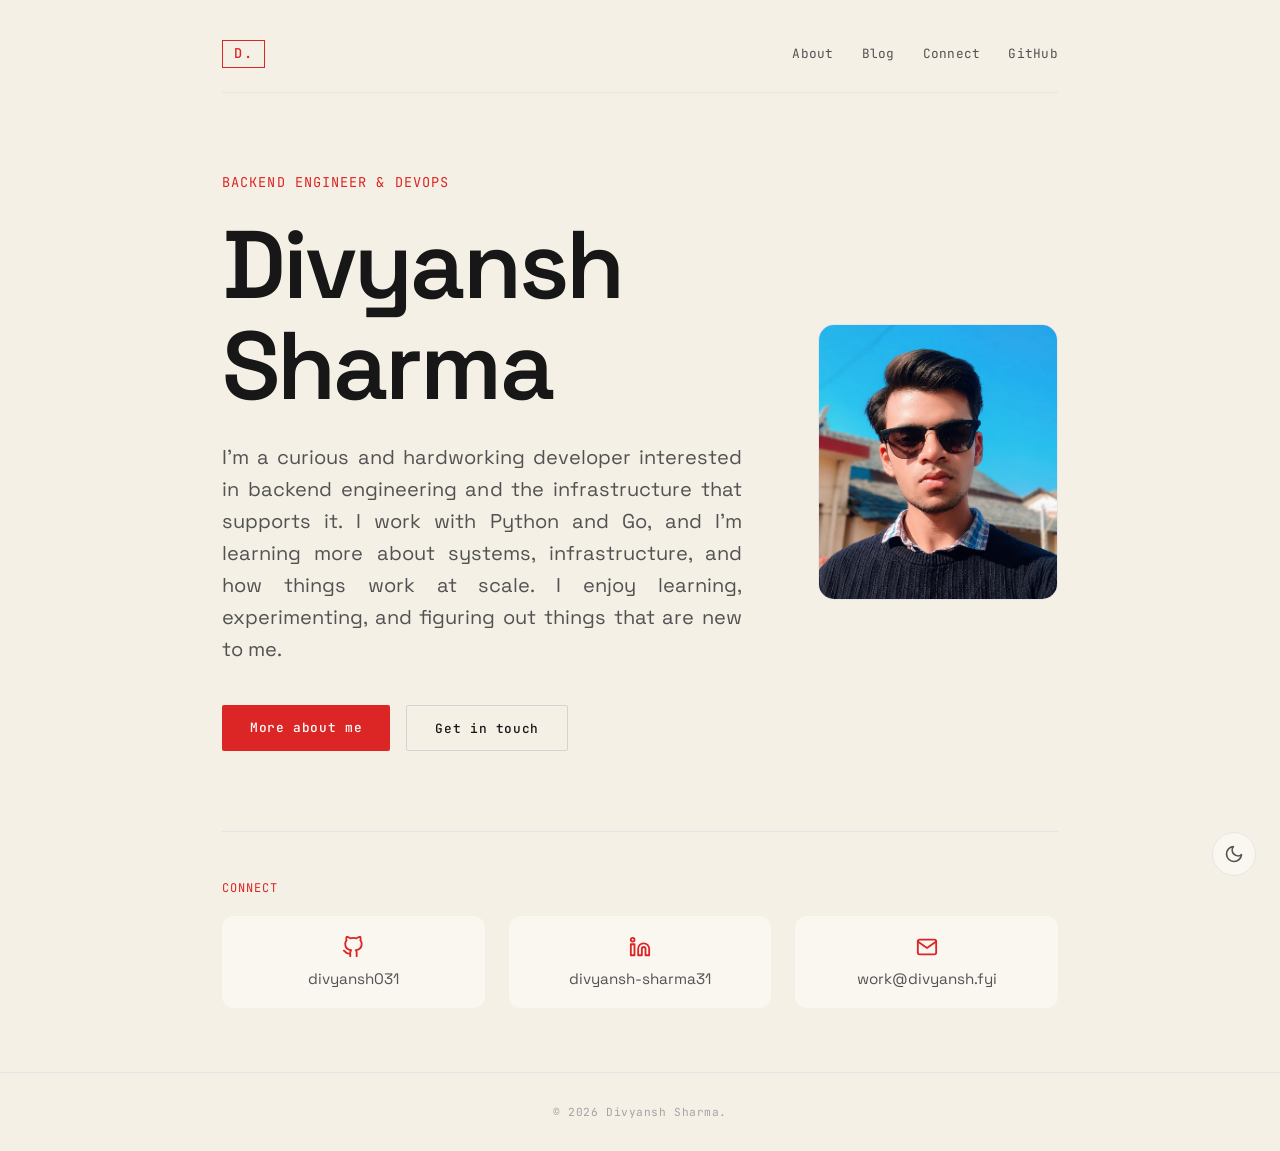
==== commit ffa110ad: "changing email" ====
--- a/index.html
+++ b/index.html
@@ -69,9 +69,9 @@
                         <svg class="connect-icon" xmlns="http://www.w3.org/2000/svg" width="22" height="22" viewBox="0 0 24 24" fill="none" stroke="currentColor" stroke-width="2" stroke-linecap="round" stroke-linejoin="round"><path d="M16 8a6 6 0 0 1 6 6v7h-4v-7a2 2 0 0 0-2-2 2 2 0 0 0-2 2v7h-4v-7a6 6 0 0 1 6-6z"></path><rect x="2" y="9" width="4" height="12"></rect><circle cx="4" cy="4" r="2"></circle></svg>
                         <span class="connect-handle">divyansh-sharma31</span>
                     </a>
-                    <a href="mailto:divyanshsayz@gmail.com">
+                    <a href="mailto:work@divyansh.fyi">
                         <svg class="connect-icon" xmlns="http://www.w3.org/2000/svg" width="22" height="22" viewBox="0 0 24 24" fill="none" stroke="currentColor" stroke-width="2" stroke-linecap="round" stroke-linejoin="round"><path d="M4 4h16c1.1 0 2 .9 2 2v12c0 1.1-.9 2-2 2H4c-1.1 0-2-.9-2-2V6c0-1.1.9-2 2-2z"></path><polyline points="22,6 12,13 2,6"></polyline></svg>
-                        <span class="connect-handle">divyanshsayz@gmail.com</span>
+                        <span class="connect-handle">work@divyansh.fyi</span>
                     </a>
                 </div>
             </section>
